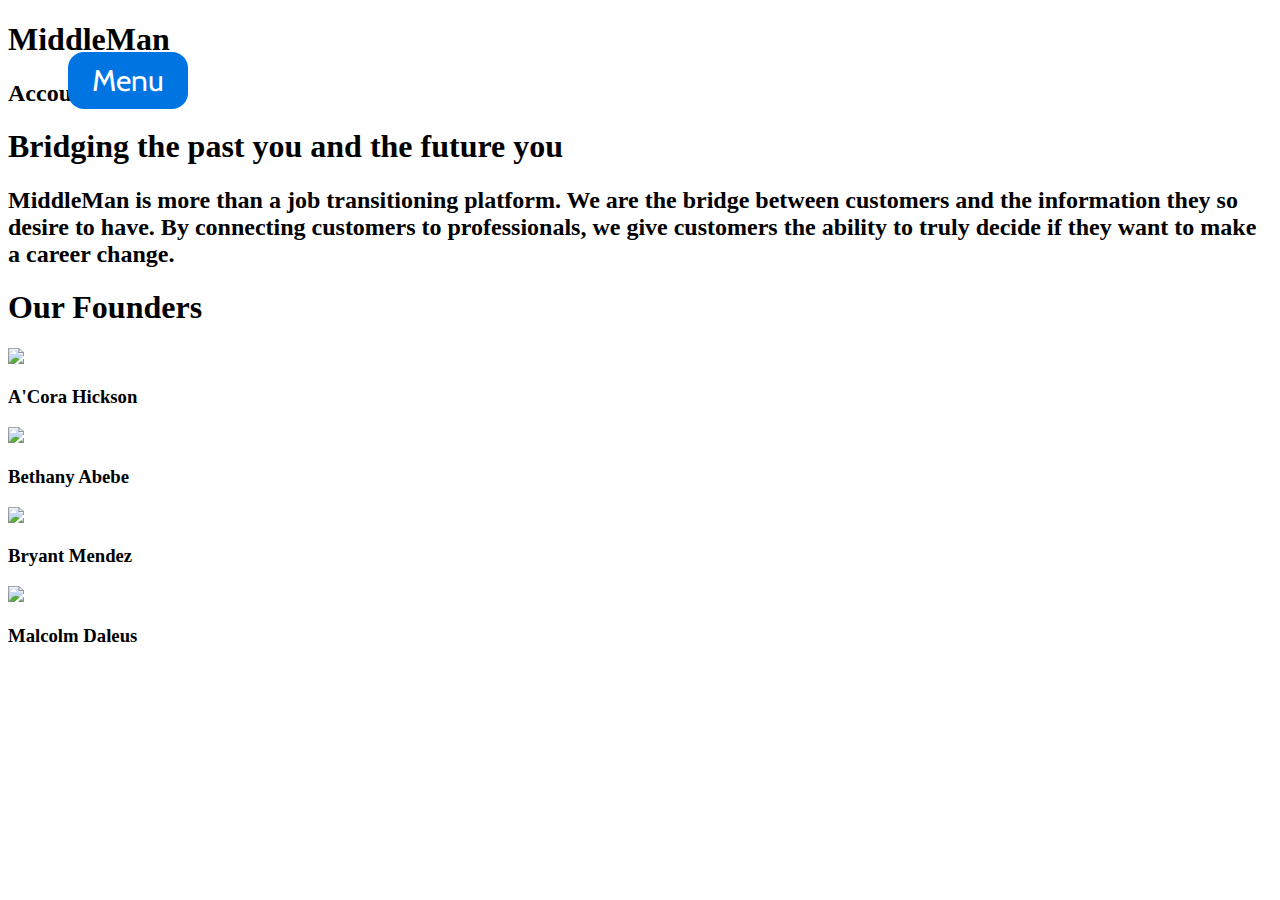
==== about.html @ 13717044 "Update about.html" ====
<!DOCTYPE html>
<html>
    <head>
        <title>About Us</title>
        <link href="https://fonts.googleapis.com/css?family=Cabin&display=swap" rel="stylesheet">
        <link href="styles.css" rel="stylesheet" type="text/css">
    </head>
    <body>
            <div class="header3">
                    <h1>MiddleMan</h1> <h2 id="login2">Account</h2>  
                    <div class="dropdown">
                 <div class="dropdown">
                  <button onclick="myMenu()" class="button">Menu</button>
                  <div id="myDropdown" class="dropdown-content">
                    <a href="index.html">Home</a>
                    <a href="about.html">About</a>
                    <a href="Testimonial.html">Testimontials</a>
                  </div>
                </div>
                </div>
                 </div> <!-- Header ends here-->
                 <div class = "title"><h1>Bridging the past you and the future you</h1></div>
                 <div class = "info"><h2>MiddleMan is more than a job transitioning platform. We are the bridge between customers and the information they so desire to have. By connecting customers to professionals, we give customers the ability to truly decide if they want to make a career change.

                </h2></div>
                 <div class = "subtitle">
                   <h1>Our Founders</h1>
                      <div class="founder"><img src="https://www.thespruce.com/thmb/dmdUTSQzvkOUjDiVzAB0CjVFa5A=/450x0/filters:no_upscale():max_bytes(150000):strip_icc()/king-eider-5a43b2abbeba3300374797df.jpg" class="pic"><h3>
                        A'Cora Hickson</h3></div>
                      <div class="founder"><img src="https://www.thespruce.com/thmb/dmdUTSQzvkOUjDiVzAB0CjVFa5A=/450x0/filters:no_upscale():max_bytes(150000):strip_icc()/king-eider-5a43b2abbeba3300374797df.jpg" class="pic"><h3>Bethany Abebe</h3></div>                 
                      <div class="founder"><img src="https://www.thespruce.com/thmb/dmdUTSQzvkOUjDiVzAB0CjVFa5A=/450x0/filters:no_upscale():max_bytes(150000):strip_icc()/king-eider-5a43b2abbeba3300374797df.jpg" class="pic"><h3>Bryant Mendez</h3></div>
                      <div class="founder"><img src="https://www.thespruce.com/thmb/dmdUTSQzvkOUjDiVzAB0CjVFa5A=/450x0/filters:no_upscale():max_bytes(150000):strip_icc()/king-eider-5a43b2abbeba3300374797df.jpg" class="pic"><h3>Malcolm Daleus</h3></div>
                     
                </div>
                
        <!-- Your Code Here -->
    </body>
    <script
    src="https://code.jquery.com/jquery-3.4.1.min.js"
    integrity="sha256-CSXorXvZcTkaix6Yvo6HppcZGetbYMGWSFlBw8HfCJo="
    crossorigin="anonymous"></script>
  <script src="about.js"></script>
</html>
---- styles.css ----
.header h1 {
    color:#0074e1;
    text-align: center;
    font-size: 75px;
    cursor: pointer;
    font-family: 'Cabin', sans-serif;
    margin-left:37.5%;
    margin-right:40%;
    position: absolute;
    top:-7%;
}
.header {
    border-bottom: solid;
    border-color: #fd6a02;
    border-width: 15px;
    margin: 0px;
}

a {
  text-decoration: none;
  color: #3498DB;
}

 #login1 {
    position: relative;
    left: 85%;
    top: 1%;
    color:#0074e1;
    font-size: 30px;
    cursor: pointer
}

@media screen and (max-width: 800px) {
    .left, .main, .right {
        width: 100%;
    }
}
 /* Dropdown Button */
.button {
    background-color: #0074e1;
    color: white;
    padding: 10px;
    font-family: 'Cabin', sans-serif;
    font-size: 30px;
      width: 120px;
    border: none;
    border-radius: 16px;
    cursor:pointer;
    position: relative;
    top: -75px;
    left: 50%;
  }

/* Dropdown button on hover & focus */
.button:hover, .dropbtn:focus {
  background-color: #2980B9;
    
}

/* The container <div> - needed to position the dropdown content */
.dropdown {
  position: absolute;
  display: inline-block;
}

/* Dropdown Content (Hidden by Default) */
.dropdown-content {
  display: none;
  position: absolute;
  background-color: #f1f1f1;
  min-width: 200px;
  min-height: 200px;
  box-shadow: 0px 8px 16px 0px rgba(0,0,0,0.2);
    left: 70px;
    z-index:10;
    top: -55px;
}

/* Links inside the dropdown */
.dropdown-content a {
  color: black;
  padding: 25px 25px;
  text-decoration: none;
  display: block;
  font-size:  30px;
}

/* Change color of dropdown links on hover */
.dropdown-content a:hover {background-color: darkorange}

/* Show the dropdown menu */
.show {display:block;}


.button2 {
  background-color: #0074e1;
  color: white;
  padding: 10px;
  font-family: 'Cabin', sans-serif;
  font-size: 30px;
  width: 120px;
  border: none;
  border-radius: 16px;
  cursor:pointer;
  position: relative;
  right: 70px;
  z-index:10;
  top: -30px;
}

/* Dropdown button on hover & focus */
.button2:hover, .dropbtn:focus {
background-color: #2980B9;
  
}

.dropdown2 {
  position: absolute;
  display: inline-block;
  }
  
  /* Dropdown Content (Hidden by Default) */
 .dropdown2-content {
  display: none;
  position: absolute;
  background-color: f1f1f1;
  min-width: 200px;
  min-height: 200px;
  /*box-shadow: 0px 8px 16px 0px rgba(0,0,0,0.2);*/
    right: 70px;
    z-index:10;
    top: -30px;
  } 
  
  /* Links inside the dropdown */
 .dropdown2-content a {
  color: black;
  padding: 25px 25px;
  text-decoration: none;
  display: block;
  font-size:  30px;
  } 
  
  /* Change color of dropdown links on hover */
  .dropdown2-content a:hover {background-color: darkorange}
  
  /* Show the dropdown menu */
  .show2 {display:block;} 
 

#new {
    display: flex;
    background-position: center;
    justify-content: center;
    align-items: center;
    /*width: 400px;*/
    height: 75px;
    /*width: 900px; */
    padding:10px;
    border: none;
    border-radius: 25px;
    outline: none;
    background-color: gainsboro;
    color: darkorange;
    margin-top: 50px;
    font-size:25px;
    float: left;
    margin: 0 1.5%;
    width: 63%;
}
 /*.career {
    width: 400px;
    
} */

.search-btn {
    height: 50px;
    background:#FF8C00;
    border: none;
    color:white;
    border-radius: 25px;
    margin-top: 60px;
   position:static;
    font-size: 25px;
    float: right;
    margin: 0 15%;
    top:-35px;
    
    
}

.search-btn:hover {
    background: #ffc107;
    cursor: pointer;
} 

.micheal  {
  width: 60%;
  display: block;
  border: 15px solid deepskyblue;
  padding: 25px;
  margin-top: 100px;
  margin-left: auto;
  margin-right: auto;
 text-align: right;
}

 .micheal img {
        float: left;
        border-radius: 25%;
        width: 40%;
    }
 
.aris {
  width: 60%;
  display: block;
  border: 15px solid deepskyblue;
  padding: 25px;
  margin-top: 100px;
  margin-left: auto;
  margin-right: auto;
 text-align: right; 
}

.aris img {
    float: left;
    border-radius: 25%;
    width: 40%;
}

.kelly  {
  width: 60%;
  border: 15px solid deepskyblue;
  padding: 25px;
  margin-top: 100px;
  margin-left: auto;
  margin-right: auto;
  text-align: right;
}

.kelly img {
    float: left;
    border-radius: 25%;
    width:40%;
}

.signupform {
    float: left;
    display: block; 
    padding: 5px;
    margin: 125px;
    width: 25%;
    text-align: center;
 }

 .loginform {
    float: right;
    display: block; 
    padding: 5px;
    margin: 125px;
    width: 25%;
    text-align: center;
 }

 #topText {
   text-align: center;
   text-decoration: none;
   color: blue;
 }

#titlestatement{
	text-align: center;
	font-family: 'Cabin', sans-serif;
	color:#0074e1;
	margin:5px,0px,5px,0px;
}

#mission{
	display:block;
	padding:10px;
	width:50%;
	position: relative;
	background-color: white;
	margin:0px;
	margin-top:30px;
	left:25%;
	border-color:black;
	border-width: 3px;
	border-style: solid;
	border-radius: 40px;
	font-family: 'Courgette', cursive;
	color: #3d3d3d;
	font-size: 24px;
}
#testimonialbox{
	position: relative;
	top:50px;
	border-width: 3px;
	border-style: solid;
	border-radius: 40px;
	width: 50%;
	left:25%;
	padding:10px;
	margin-bottom: 20px
}
#testimonialtext{
	color: #3d3d3d;
	font-size: 24px;
	text-align: center;
	position: relative;
	font-family: 'Courgette', cursive;
	vertical-align: center;
}
.animation{
	animation-name: testimonial;
	animation-duration: 1.2s;
	animation-play-state: running;
}
@keyframes testimonial{
	0% {left:0px; opacity: 1;}
	50%{left:100px; opacity: 0}
	100%{left:200px; opacity: 0}
}
.testimonialbutton{
	background-color: #a8a8a8;
    color: white;
    padding: 4px;
    font-family: 'Cabin', sans-serif;
    font-size: 16px;
    width: 16%;
    height: 24px;
    border: none;
    border-radius: 16px;
    cursor:pointer;
    position: relative;
    transition-duration: 0.4s;
    margin-left: 42%;
    margin-right: 42%;
    top:10px;
}
.testimonialbutton:hover {
	background-color: #787878;
	transform: scale(1.1,1.1);
 }

/* styling logout button
#btnLogout {
float: right;
color: black;
} */
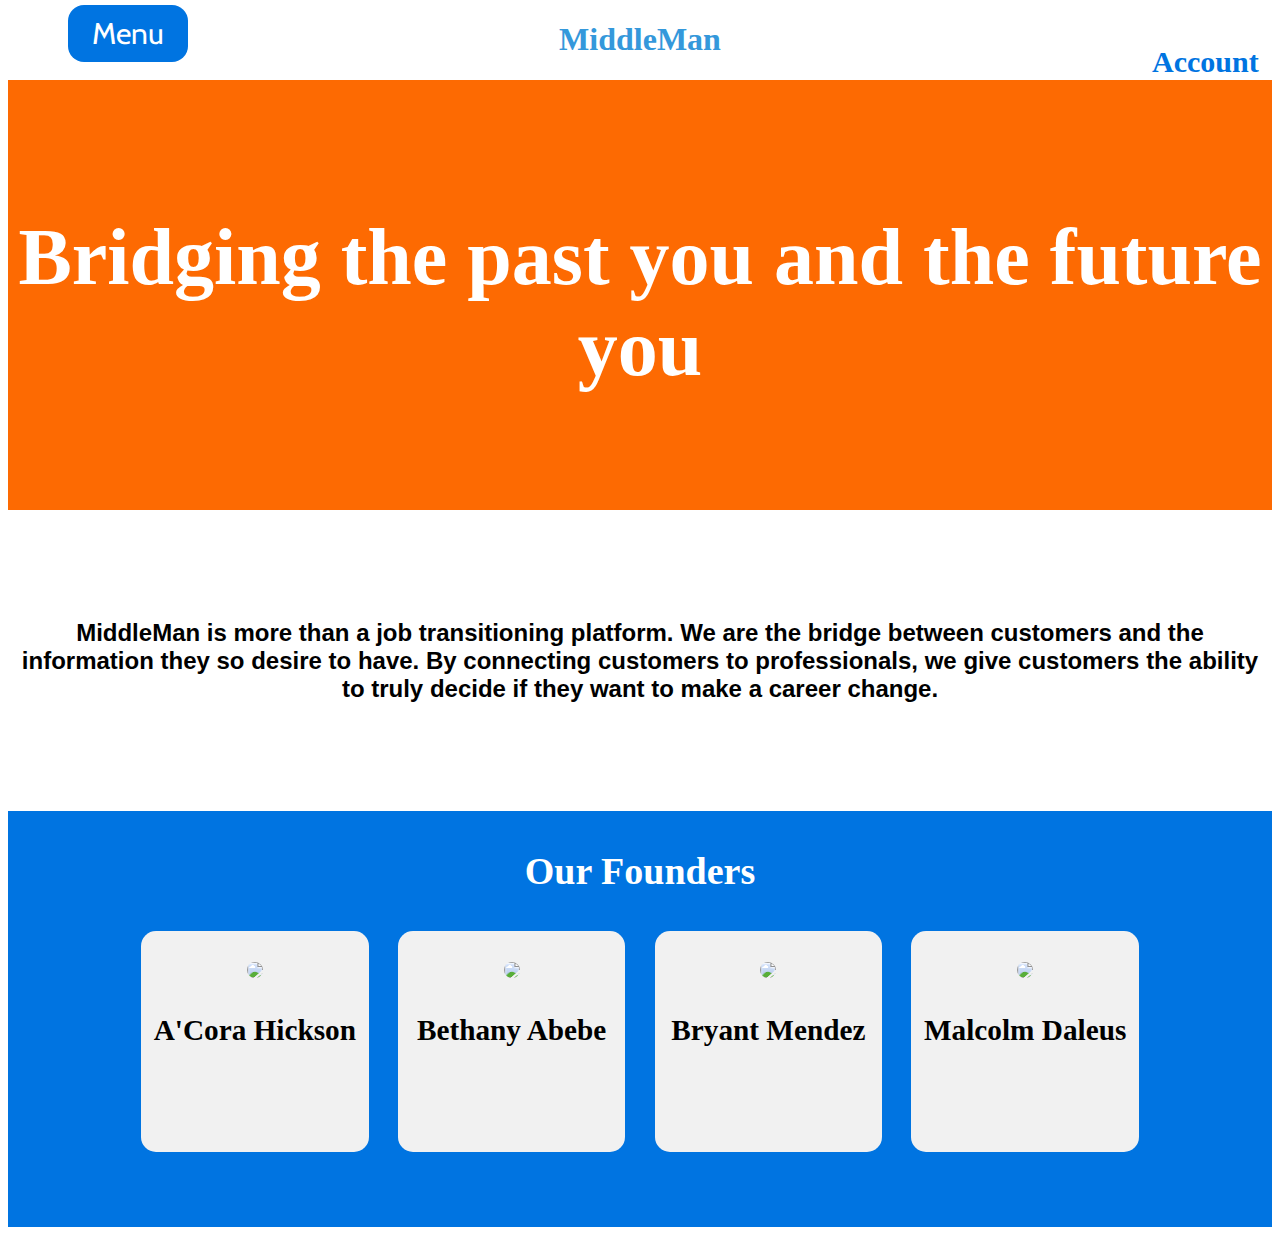
==== commit 1b8ef389: "Update about.html" ====
--- a/about.html
+++ b/about.html
@@ -7,7 +7,7 @@
     </head>
     <body>
             <div class="header3">
-                    <h1>MiddleMan</h1> <h2 id="login2">Account</h2>  
+                <a href= "index.html"> <h1>MiddleMan</h1> </a> <h2 id="login2">Account</h2>  
                     <div class="dropdown">
                  <div class="dropdown">
                   <button onclick="myMenu()" class="button">Menu</button>
--- a/styles.css
+++ b/styles.css
@@ -1,4 +1,23 @@
+/* The header for all the pages */
+
 .header h1 {
+    color:#0074e1;
+    text-align: center;
+    font-size: 75px;
+    cursor: pointer;
+    font-family: 'Cabin', sans-serif;
+    position: absolute;
+    top:-7%;
+}
+
+.header {
+    border-bottom: solid;
+    border-color: #fd6a02;
+    border-width: 15px;
+    margin: 0px;
+    width: 100%;
+}
+h1#header2  {
     color:#0074e1;
     text-align: center;
     font-size: 75px;
@@ -6,36 +25,42 @@
     font-family: 'Cabin', sans-serif;
     margin-left:37.5%;
     margin-right:40%;
-    position: absolute;
-    top:-7%;
-}
-.header {
+    position: relative;
+    margin-top:0px;
+    margin-bottom: 0px;
+}
+
+a {
+  text-decoration: none;
+  color: #3498DB;
+  text-align: center;
+}
+
+@media screen and (max-width: 800px) {
+    .left, .main, .right {
+        width: 100%;
+    }
+}
+
+.header3 {
     border-bottom: solid;
     border-color: #fd6a02;
     border-width: 15px;
     margin: 0px;
 }
 
-a {
-  text-decoration: none;
-  color: #3498DB;
-}
-
- #login1 {
-    position: relative;
-    left: 85%;
-    top: 1%;
+#login2 {
+    position: absolute;
+    left: 90%;
+    top: 20px;
     color:#0074e1;
     font-size: 30px;
     cursor: pointer
 }
-
-@media screen and (max-width: 800px) {
-    .left, .main, .right {
-        width: 100%;
-    }
-}
- /* Dropdown Button */
+/* ================================================ */
+
+/* Buttons and Dropdown Menus */
+
 .button {
     background-color: #0074e1;
     color: white;
@@ -49,21 +74,21 @@
     position: relative;
     top: -75px;
     left: 50%;
+    margin-right:50%
+    /* Dropdown Button */
   }
 
-/* Dropdown button on hover & focus */
 .button:hover, .dropbtn:focus {
   background-color: #2980B9;
-    
-}
-
-/* The container <div> - needed to position the dropdown content */
+/* Dropdown button on hover & focus */    
+}
+
 .dropdown {
   position: absolute;
   display: inline-block;
-}
-
-/* Dropdown Content (Hidden by Default) */
+ /* The container <div> - needed to position the dropdown content */ 
+}
+
 .dropdown-content {
   display: none;
   position: absolute;
@@ -71,26 +96,30 @@
   min-width: 200px;
   min-height: 200px;
   box-shadow: 0px 8px 16px 0px rgba(0,0,0,0.2);
-    left: 70px;
-    z-index:10;
-    top: -55px;
-}
-
-/* Links inside the dropdown */
+  left: 70px;
+  z-index:10;
+  top: -55px;
+  /* Dropdown Content (Hidden by Default) */
+}
+
 .dropdown-content a {
   color: black;
   padding: 25px 25px;
   text-decoration: none;
   display: block;
   font-size:  30px;
-}
-
-/* Change color of dropdown links on hover */
-.dropdown-content a:hover {background-color: darkorange}
-
-/* Show the dropdown menu */
-.show {display:block;}
-
+  /* Links inside the dropdown */
+}
+
+.dropdown-content a:hover {
+  background-color: darkorange
+  /* Change color of dropdown links on hover */
+}
+
+.show {
+  display:block;
+  /* Show the dropdown menu */
+}
 
 .button2 {
   background-color: #0074e1;
@@ -108,10 +137,9 @@
   top: -30px;
 }
 
-/* Dropdown button on hover & focus */
 .button2:hover, .dropbtn:focus {
 background-color: #2980B9;
-  
+/* Dropdown button on hover & focus */
 }
 
 .dropdown2 {
@@ -119,7 +147,6 @@
   display: inline-block;
   }
   
-  /* Dropdown Content (Hidden by Default) */
  .dropdown2-content {
   display: none;
   position: absolute;
@@ -130,15 +157,16 @@
     right: 70px;
     z-index:10;
     top: -30px;
+  /* Dropdown Content (Hidden by Default) */  
   } 
-  
-  /* Links inside the dropdown */
+ 
  .dropdown2-content a {
   color: black;
   padding: 25px 25px;
   text-decoration: none;
   display: block;
   font-size:  30px;
+   /* Links inside the dropdown */
   } 
   
   /* Change color of dropdown links on hover */
@@ -146,7 +174,49 @@
   
   /* Show the dropdown menu */
   .show2 {display:block;} 
+
+/* ================================================ */
  
+/* Login Page */
+
+ #login1 {
+    position: relative;
+    left: 85%;
+    top: 1%;
+    color:#0074e1;
+    font-size: 30px;
+    cursor: pointer
+}
+
+.signupform {
+    float: left;
+    display: block; 
+    padding: 5px;
+    margin: 125px;
+    width: 25%;
+    text-align: center;
+ }
+
+ .loginform {
+    float: right;
+    display: block; 
+    padding: 5px;
+    margin: 125px;
+    width: 25%;
+    text-align: center;
+ }
+
+ #topText {
+   text-align: center;
+   text-decoration: none;
+   color:#0074e1;
+   font-size:24px;
+   font-family: 'Cabin', sans-serif;
+ }
+
+/* ================================================ */
+
+/* Homepage */
 
 #new {
     display: flex;
@@ -168,10 +238,6 @@
     margin: 0 1.5%;
     width: 63%;
 }
- /*.career {
-    width: 400px;
-    
-} */
 
 .search-btn {
     height: 50px;
@@ -185,14 +251,16 @@
     float: right;
     margin: 0 15%;
     top:-35px;
-    
-    
 }
 
 .search-btn:hover {
     background: #ffc107;
     cursor: pointer;
 } 
+
+/* ================================================ */
+
+/* Search Results */
 
 .micheal  {
   width: 60%;
@@ -205,7 +273,7 @@
  text-align: right;
 }
 
- .micheal img {
+.micheal img {
         float: left;
         border-radius: 25%;
         width: 40%;
@@ -244,30 +312,44 @@
     width:40%;
 }
 
-.signupform {
-    float: left;
-    display: block; 
-    padding: 5px;
-    margin: 125px;
-    width: 25%;
-    text-align: center;
- }
-
- .loginform {
-    float: right;
-    display: block; 
-    padding: 5px;
-    margin: 125px;
-    width: 25%;
-    text-align: center;
- }
-
- #topText {
-   text-align: center;
-   text-decoration: none;
-   color: blue;
- }
-
+/* ================================================ */
+
+/* Set up Mentee */
+
+h4 {
+    color:#424242;
+   font-size:18px;
+   font-family: 'Cabin', sans-serif;
+}
+
+h5 {
+    color:#424242;
+   font-size:14px;
+   font-family: 'Cabin', sans-serif;
+}
+
+input {
+  border-radius: 10px;
+  width: 30%;
+  padding:10px;
+}
+input#create{
+  border-radius: 10px;
+  width: 50%;
+  padding:10px;
+  text-align: center;
+}
+
+select.login {
+  width:30%;
+  height: 30px;
+  background-color:#e6e6e6; 
+}
+/* ================================================ */
+
+/* Testimonials */
+
+}
 #titlestatement{
 	text-align: center;
 	font-family: 'Cabin', sans-serif;
@@ -343,8 +425,261 @@
 	transform: scale(1.1,1.1);
  }
 
+/* ================================================ */
+
 /* styling logout button
 #btnLogout {
 float: right;
 color: black;
 } */
+
+/* Profile Page */
+
+.account {
+    display: inline-block;
+    padding: 15px;
+    height: 40%;
+    width: 58%;
+    margin-left: 1em;
+    margin-right: 1em;
+    background: white;
+    border-color: #0074e1;
+    border-width: 5px;
+    border-style: solid;
+    border-radius: 16px;
+    font-size: 20px;
+}
+.interests {
+  width: 30%;
+  height: 30%;
+  border-color: #0074e1;
+  border-width: 5px;
+  border-style: double;
+  border-radius: 16px;
+  position: relative;
+  left: 35%;
+  top: -40%;
+}
+
+#profile-name{
+  font-display: bold;
+  font-size: 30px;
+  margin-bottom: -10px; 
+  margin-top: 0px;
+}
+#AC{
+    height: 110px;
+    border-radius: 50%;
+    margin-top: -20px;
+}
+
+.prf-name {
+    margin: 0px;
+}
+
+.container {
+    height: 900px;
+    background: white;
+    padding-top: 1%;
+    text-align: center;
+    
+}
+.page {
+    vertical-align: top;
+    height:90%;
+    width: 16%;
+    background: black;
+    display: inline-block;
+    background: white;
+    border-color: #0074e1;
+    border-width: 5px;
+    border-style: solid;
+    border-radius: 16px;
+}
+#calls {
+    width: 300px;
+    height: 100%;
+    float: left;
+    background: black;
+    border-color: #0074e1;
+    border-width: 5px;
+    border-style: solid;
+    border-radius: 16px;
+}
+#messages{
+    float: right;
+    height: 70%;
+    width: 300px;
+    position: fixed;
+    top: 25%;
+    bottom: 2%;
+    right: 2%;
+    background: white;
+    border-color:#0074e1;
+    border-width: 5px;
+    border-style: solid;
+    display: inline-block;
+    border-radius: 16px;
+}
+.edit{
+  margin-top: 0px;
+  margin-left: 99%;
+  margin-right: 5px;
+  margin-bottom: 0px;
+  background-color: #0074e1;
+  color: white;
+  padding: 9px;
+  font-family: 'Cabin', sans-serif;
+  font-size: 15px;
+  width: 40px;;
+  border: none;
+  border-radius: 16px;
+  top: 0px;
+  left: 0px;
+  text-align: right;
+  cursor:pointer;
+}
+
+/* The container <div> - needed to position the dropdown content */
+.editdropdown {
+  margin-left: 87%;
+  display: inline-block;
+}
+
+/* Dropdown Content (Hidden by Default) */
+.edit-content {
+  margin-left: 65%; 
+  margin-top:16%;
+  display: none;
+  position: absolute;
+  background-color: #f1f1f1;
+  min-width: 200px;
+  min-height: 200px;
+  box-shadow: 0px 8px 16px 0px rgba(0,0,0,0.2);
+    left: 70px;
+    z-index:10;
+    top: -55px;
+}
+
+/* Links inside the dropdown */
+.edit-content a {
+  color: black;
+  padding: 20px 20px;
+  text-decoration: none;
+  display: block;
+  font-size:  28px;
+}
+
+/* Change color of dropdown links on hover */
+.edit-content a:hover {background-color:#fd6a02}
+
+/* Show the dropdown menu */
+.show {display:block;}
+
+.editipt {
+  margin-left: 5px;
+  color: #0074e1;
+  font-family: 'Cabin', sans-serif;
+  font-size: 15px;
+  width: 90%;
+  border-radius: 5px;
+  padding: 5px;
+  text-align: left;
+}
+.save {
+  margin-bottom: 4px;
+  margin-left: 5px;
+  background-color: #0074e1;
+  color: white;
+  font-family: 'Cabin', sans-serif;
+  font-size: 15px;
+  border-radius: 5px;
+  padding: 5px;
+  text-align: left;
+}
+
+/* ================================================ */
+
+/* About Page */
+
+.title {
+  text-align: center;
+  padding-top: 5%;
+  padding-bottom: 5%;
+  margin: 0%;
+  background: #fd6a02;
+  border-width: 5px;
+  border: #0074e1;
+}
+.title h1{  
+  font-size: 80px;
+  color: white;
+  animation: fadeInAnimation ease 4s; 
+  animation-iteration-count: 1; 
+  animation-fill-mode: forwards;
+  
+  
+}
+@keyframes fadeInAnimation { 
+  0% { 
+      opacity: 0; 
+  } 
+  100% { 
+      opacity: 1; 
+  } 
+} 
+.subtitle{
+  text-align: center;
+  padding-top: 3%;
+  padding-bottom: 6%;
+  margin-bottom: .5%;
+  background: #0074e1;
+  color: white;
+}
+.subtitle h1 {
+  font-size: 38px;
+  color: white;
+  animation: fadeInAnimation ease 8s; 
+  animation-iteration-count: 1; 
+  animation-fill-mode: forwards;
+  padding: 0%;
+  margin: 0%;
+}
+.founder{
+  height: 100%;
+  width: 18%;
+  background: #f1f1f1;
+  padding-top: 2%;
+  padding-bottom: 6%; 
+  color: black;
+  display: inline-block;
+  margin-top: 3%;
+  margin-left: 1%;
+  margin-right: 1%;
+  font-size: 25px;
+  animation: fadeInAnimation ease 10s; 
+  animation-iteration-count: 1; 
+  animation-fill-mode: forwards;
+  border-radius: 15px;
+}
+
+.pic{
+    text-align: center;
+    height: 100px;
+    border-radius: 50%;
+
+}
+.info {
+  padding-top: 7%;
+  padding-bottom: 7%; 
+  text-align: center;
+  margin-top: 0px;
+  
+}
+.info h2 {
+  font-family: 'Trebuchet MS', 'Lucida Sans Unicode', 'Lucida Grande', 'Lucida Sans', Arial, sans-serif;
+  animation: fadeInAnimation ease 8s; 
+  animation-iteration-count: 1; 
+  animation-fill-mode: forwards;
+}
+
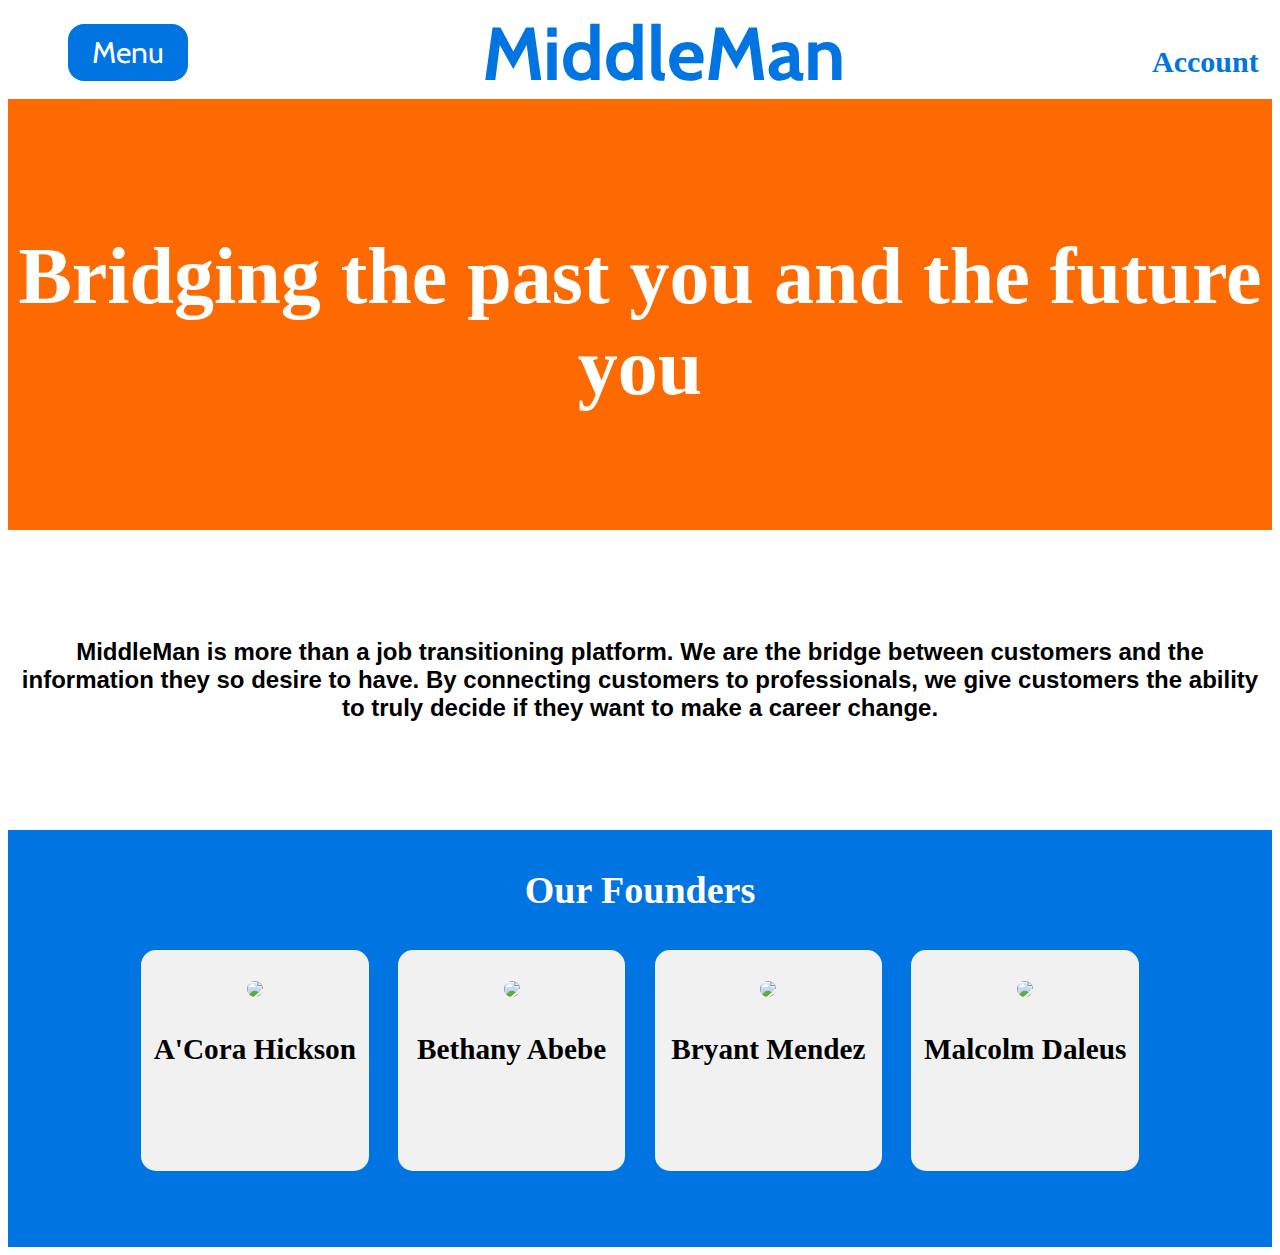
==== commit 491dda81: "Update about.html" ====
--- a/about.html
+++ b/about.html
@@ -7,7 +7,7 @@
     </head>
     <body>
             <div class="header3">
-                <a href= "index.html"> <h1>MiddleMan</h1> </a> <h2 id="login2">Account</h2>  
+                <a href= "index.html"> <h1 id="header2">MiddleMan</h1> </a> <h2 id="login2">Account</h2>  
                     <div class="dropdown">
                  <div class="dropdown">
                   <button onclick="myMenu()" class="button">Menu</button>
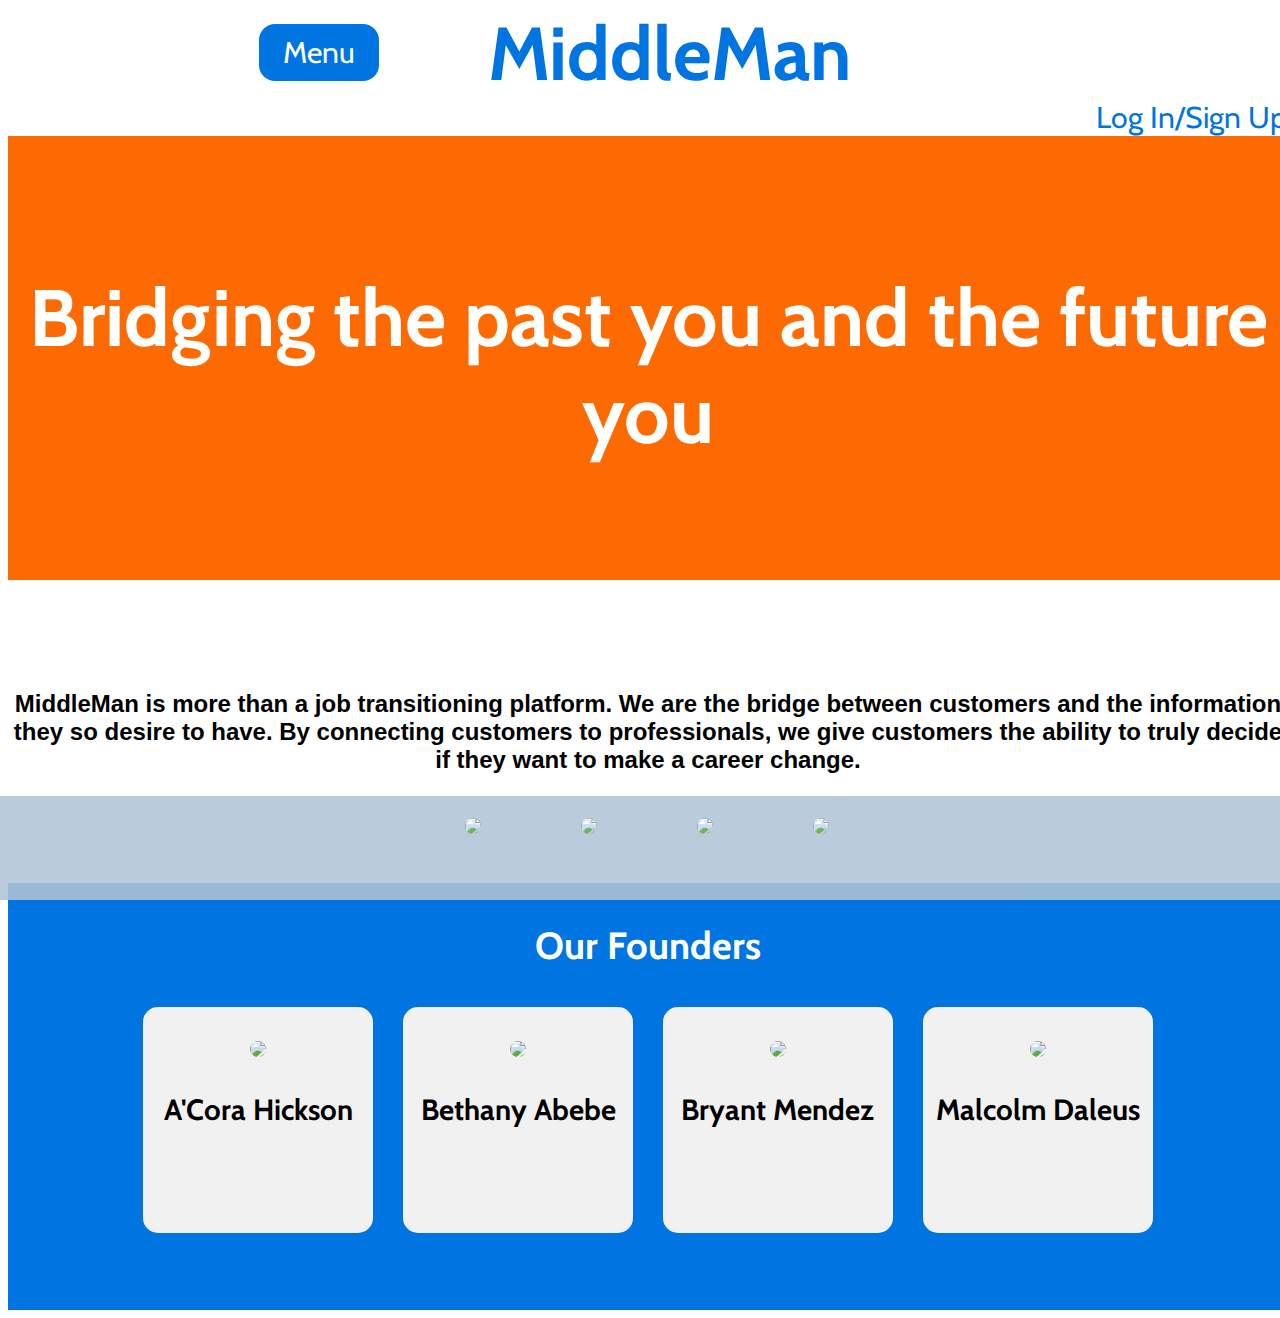
==== commit a5c0ead3: "Update about.html" ====
--- a/about.html
+++ b/about.html
@@ -7,7 +7,7 @@
     </head>
     <body>
             <div class="header3">
-                <a href= "index.html"> <h1 id="header2">MiddleMan</h1> </a> <h2 id="login2">Account</h2>  
+                <a href= "index.html"> <h1 id="header2">MiddleMan</h1> </a> <a id= "login1" href= "login.html"> Log In/Sign Up </a> 
                     <div class="dropdown">
                  <div class="dropdown">
                   <button onclick="myMenu()" class="button">Menu</button>
@@ -32,9 +32,13 @@
                       <div class="founder"><img src="https://www.thespruce.com/thmb/dmdUTSQzvkOUjDiVzAB0CjVFa5A=/450x0/filters:no_upscale():max_bytes(150000):strip_icc()/king-eider-5a43b2abbeba3300374797df.jpg" class="pic"><h3>Malcolm Daleus</h3></div>
                      
                 </div>
-                
-        <!-- Your Code Here -->
-    </body>
+
+    </body> 
+    <footer>
+  <div id="footer">
+<a href="#" id="footerimage"><img id="icon" src="ig.jpg"></a><a href="#" id="footerimage"><img id="icon" src="tw.png"></a><a href="#" id="footerimage"><img id="icon" src="fb.png"></a><a href="#" id="footerimage"><img id="icon" src="em.jpg"></a>
+</div>
+</footer>
     <script
     src="https://code.jquery.com/jquery-3.4.1.min.js"
     integrity="sha256-CSXorXvZcTkaix6Yvo6HppcZGetbYMGWSFlBw8HfCJo="
--- a/styles.css
+++ b/styles.css
@@ -1,3 +1,9 @@
+body{ 
+    background: white;
+    font-family: 'Cabin', sans-serif;
+    width:100%;
+}
+
 /* The header for all the pages */
 
 .header h1 {
@@ -30,6 +36,12 @@
     margin-bottom: 0px;
 }
 
+#log{
+    float: right;
+    font-size: 30px;
+    top: 50%;
+}
+
 a {
   text-decoration: none;
   color: #3498DB;
@@ -56,6 +68,33 @@
     color:#0074e1;
     font-size: 30px;
     cursor: pointer
+}
+
+footer{
+  background-color:#b0c4d6;
+  height:10%;
+  bottom: 0px;
+  position: fixed;
+  width: 100%;
+  margin: 0px;
+  left:0px;
+  padding:7px;
+  opacity: 0.87
+}
+#footer{
+  text-align: center;
+}
+
+img#icon{
+  border-radius: 100%;
+  height: 50px;
+  margin-top: 15px;
+  margin-left:50px;
+  margin-right:50px;
+}
+
+a#footerimage{
+
 }
 /* ================================================ */
 
@@ -216,7 +255,7 @@
 
 /* ================================================ */
 
-/* Homepage */
+/* Homepage */ /*Search Results*/
 
 #new {
     display: flex;
@@ -232,25 +271,24 @@
     outline: none;
     background-color: gainsboro;
     color: darkorange;
-    margin-top: 50px;
     font-size:25px;
     float: left;
-    margin: 0 1.5%;
+    margin: 20px 1.5%;
     width: 63%;
 }
 
 .search-btn {
-    height: 50px;
+    height: 75px;
+    width: 150px;
     background:#FF8C00;
     border: none;
     color:white;
     border-radius: 25px;
     margin-top: 60px;
-   position:static;
+   position:relative;
     font-size: 25px;
     float: right;
-    margin: 0 15%;
-    top:-35px;
+    margin: 20px 20% 0% 3%;
 }
 
 .search-btn:hover {
@@ -262,55 +300,8 @@
 
 /* Search Results */
 
-.micheal  {
-  width: 60%;
-  display: block;
-  border: 15px solid deepskyblue;
-  padding: 25px;
-  margin-top: 100px;
-  margin-left: auto;
-  margin-right: auto;
- text-align: right;
-}
-
-.micheal img {
-        float: left;
-        border-radius: 25%;
-        width: 40%;
-    }
- 
-.aris {
-  width: 60%;
-  display: block;
-  border: 15px solid deepskyblue;
-  padding: 25px;
-  margin-top: 100px;
-  margin-left: auto;
-  margin-right: auto;
- text-align: right; 
-}
-
-.aris img {
-    float: left;
-    border-radius: 25%;
-    width: 40%;
-}
-
-.kelly  {
-  width: 60%;
-  border: 15px solid deepskyblue;
-  padding: 25px;
-  margin-top: 100px;
-  margin-left: auto;
-  margin-right: auto;
-  text-align: right;
-}
-
-.kelly img {
-    float: left;
-    border-radius: 25%;
-    width:40%;
-}
+#container  {
+ background: linear-gradient(to bottom, orange 50%, white 50%);
 
 /* ================================================ */
 
@@ -351,60 +342,65 @@
 
 }
 #titlestatement{
-	text-align: center;
-	font-family: 'Cabin', sans-serif;
-	color:#0074e1;
-	margin:5px,0px,5px,0px;
+  text-align: center;
+  font-family: 'Cabin', sans-serif;
+  color:#0074e1;
+  margin:5px,0px,5px,0px;
 }
 
 #mission{
-	display:block;
-	padding:10px;
-	width:50%;
-	position: relative;
-	background-color: white;
-	margin:0px;
-	margin-top:30px;
-	left:25%;
-	border-color:black;
-	border-width: 3px;
-	border-style: solid;
-	border-radius: 40px;
-	font-family: 'Courgette', cursive;
-	color: #3d3d3d;
-	font-size: 24px;
+  display:block;
+  padding:10px;
+  width:50%;
+  position: relative;
+  background-color: white;
+  margin:0px;
+  margin-top:30px;
+  left:25%;
+  border-color:black;
+  border-width: 3px;
+  border-style: solid;
+  border-radius: 40px;
+  border-color:#0074e1;
+  font-family: 'Red Hat Display', sans-serif;
+  color: #3d3d3d;
+  font-size: 24px;
+  opacity: 0.7;
+  text-align: center;
 }
 #testimonialbox{
-	position: relative;
-	top:50px;
-	border-width: 3px;
-	border-style: solid;
-	border-radius: 40px;
-	width: 50%;
-	left:25%;
-	padding:10px;
-	margin-bottom: 20px
+  position: relative;
+  top:50px;
+  border-width: 3px;
+  border-style: solid;
+  border-radius: 40px;
+  border-color:#0074e1;
+  width: 50%;
+  left:25%;
+  padding:10px;
+  margin-bottom: 20px;
+  opacity: 0.7;
 }
 #testimonialtext{
-	color: #3d3d3d;
-	font-size: 24px;
-	text-align: center;
-	position: relative;
-	font-family: 'Courgette', cursive;
-	vertical-align: center;
+  color: #3d3d3d;
+  font-size: 24px;
+  text-align: center;
+  position: relative;
+  font-family: 'Red Hat Display', sans-serif;
+  vertical-align: center;
 }
 .animation{
-	animation-name: testimonial;
-	animation-duration: 1.2s;
-	animation-play-state: running;
+  animation-name: testimonial;
+  animation-duration: 1.2s;
+  animation-play-state: running;
 }
 @keyframes testimonial{
-	0% {left:0px; opacity: 1;}
-	50%{left:100px; opacity: 0}
-	100%{left:200px; opacity: 0}
+  0% {left:0px; opacity: 1;}
+  50%{left:100px; opacity: 0}
+  100%{left:200px; opacity: 0}
 }
 .testimonialbutton{
-	background-color: #a8a8a8;
+  background-color: #a8a8a8;
     color: white;
     padding: 4px;
     font-family: 'Cabin', sans-serif;
@@ -421,17 +417,11 @@
     top:10px;
 }
 .testimonialbutton:hover {
-	background-color: #787878;
-	transform: scale(1.1,1.1);
+  background-color: #787878;
+  transform: scale(1.1,1.1);
  }
 
 /* ================================================ */
-
-/* styling logout button
-#btnLogout {
-float: right;
-color: black;
-} */
 
 /* Profile Page */
 
@@ -610,6 +600,7 @@
   background: #fd6a02;
   border-width: 5px;
   border: #0074e1;
+  font-family: 'Cabin', sans-serif;
 }
 .title h1{  
   font-size: 80px;
@@ -683,3 +674,62 @@
   animation-fill-mode: forwards;
 }
 
+/* ================================================ */
+
+/* Account button (only shows when user is logged in) */
+
+#profile {
+  padding: 10px;
+  font-family: 'Cabin', sans-serif;
+  font-size: 30px;
+  width: 100px;
+  border: none;
+  border-radius: 16px;
+  cursor:pointer;
+  position: relative;
+  z-index:10;
+}
+
+/* Dropdown button on hover & focus */
+.button2:hover, .dropbtn:focus {
+background-color: #2980B9;
+  
+}
+
+.dropdown2 {
+  position: relative;
+  display: inline-block;
+  top: -125px;
+  left:1075%;
+  }
+  
+  /* Dropdown Content (Hidden by Default) */
+ .dropdown2-content {
+  display: none;
+  text-align: right;
+  background-color: rgb(255, 255, 255);
+  position: absolute;
+  background-color: #f1f1f1;
+  min-width: 200px;
+  min-height: 170px;
+  box-shadow: 0px 8px 16px 0px rgba(0,0,0,0.2);
+  left: -50px;
+  z-index:10;
+  top: 0px;
+  } 
+  
+  /* Links inside the dropdown */
+ .dropdown2-content a {
+  color: black;
+  padding: 25px 25px;
+  text-decoration: none;
+  display: block;
+  font-size: 30px;
+  } 
+  
+  /* Change color of dropdown links on hover */
+  .dropdown2-content a:hover {background-color: darkorange}
+  
+  /* Show the dropdown menu */
+  .show2 {display:block;} 
+/*end*/
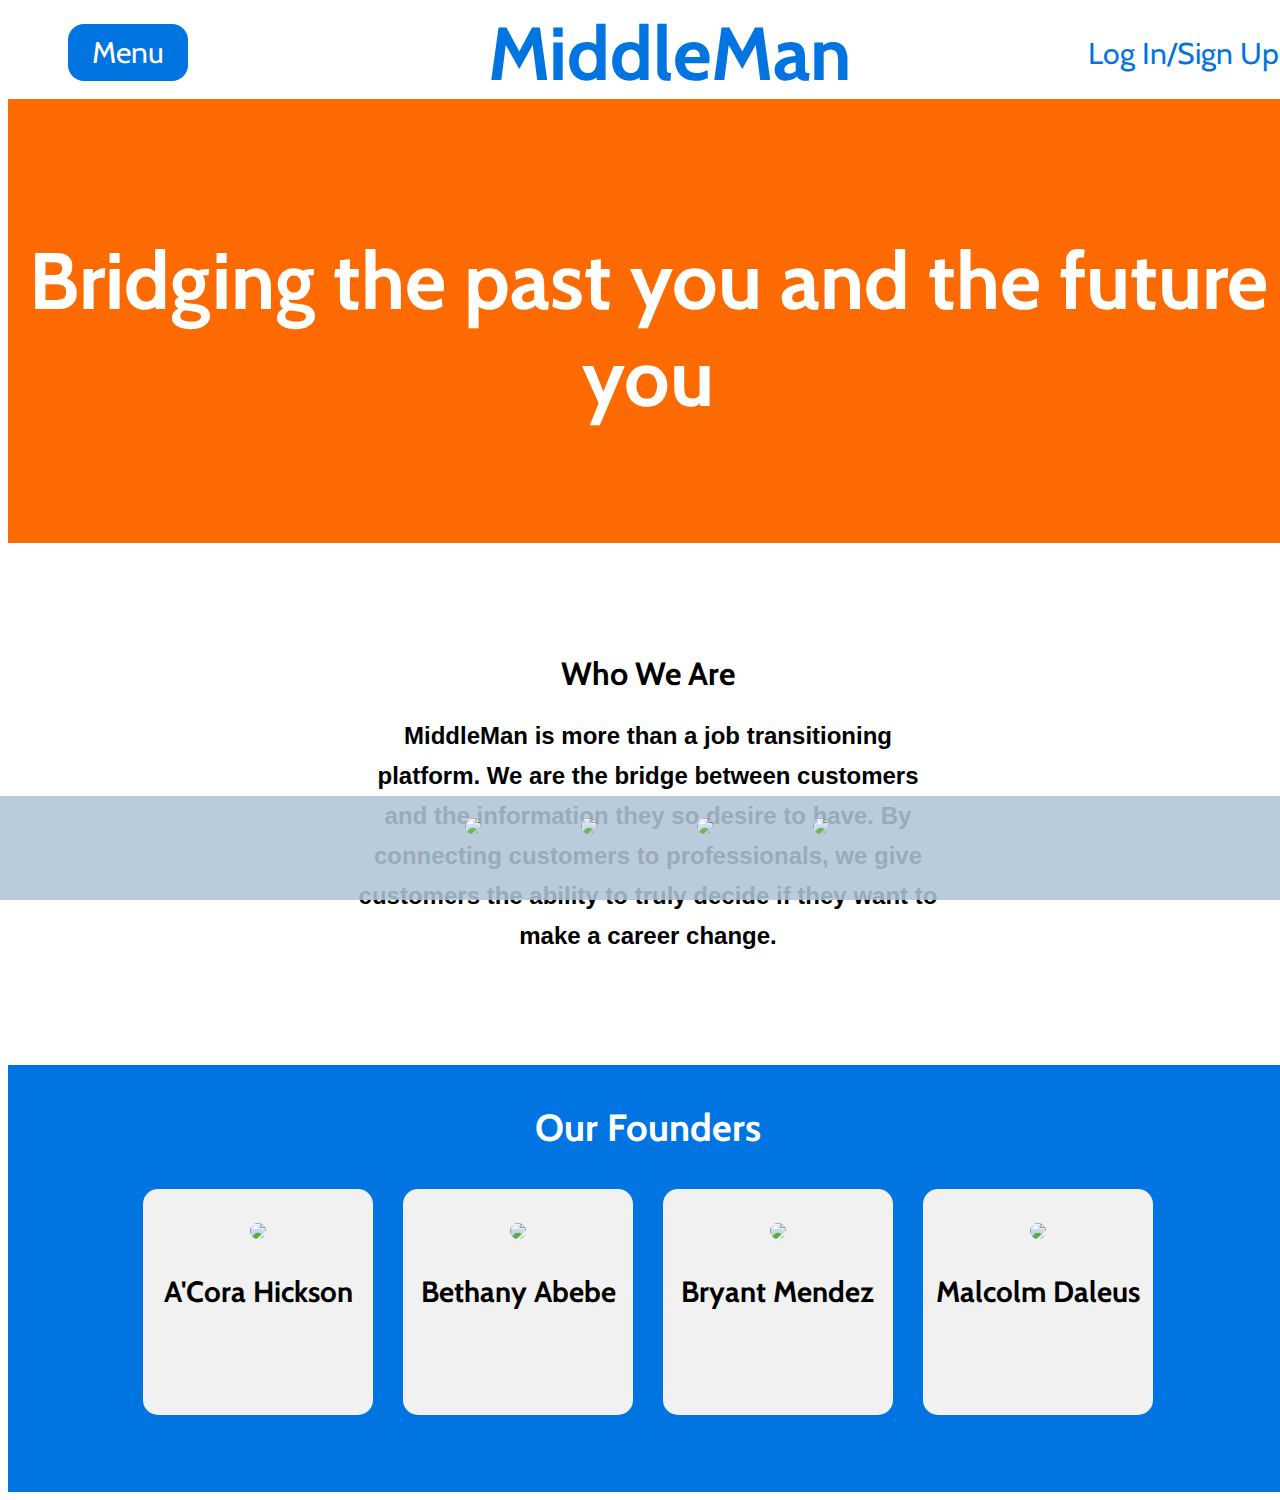
==== commit 13a57f8c: "Update about.html" ====
--- a/about.html
+++ b/about.html
@@ -6,8 +6,8 @@
         <link href="styles.css" rel="stylesheet" type="text/css">
     </head>
     <body>
-            <div class="header3">
-                <a href= "index.html"> <h1 id="header2">MiddleMan</h1> </a> <a id= "login1" href= "login.html"> Log In/Sign Up </a> 
+            <div class="header">
+                <a href= "index.html"> <h1 id="header2">MiddleMan</h1> </a> <a id= "login2" href= "login.html"> Log In/Sign Up </a> 
                     <div class="dropdown">
                  <div class="dropdown">
                   <button onclick="myMenu()" class="button">Menu</button>
@@ -20,14 +20,15 @@
                 </div>
                  </div> <!-- Header ends here-->
                  <div class = "title"><h1>Bridging the past you and the future you</h1></div>
-                 <div class = "info"><h2>MiddleMan is more than a job transitioning platform. We are the bridge between customers and the information they so desire to have. By connecting customers to professionals, we give customers the ability to truly decide if they want to make a career change.
+                 <div class = "info"><h1>Who We Are</h1>
+                     <h2>MiddleMan is more than a job transitioning platform. We are the bridge between customers and the information they so desire to have. By connecting customers to professionals, we give customers the ability to truly decide if they want to make a career change.
 
                 </h2></div>
                  <div class = "subtitle">
                    <h1>Our Founders</h1>
-                      <div class="founder"><img src="https://www.thespruce.com/thmb/dmdUTSQzvkOUjDiVzAB0CjVFa5A=/450x0/filters:no_upscale():max_bytes(150000):strip_icc()/king-eider-5a43b2abbeba3300374797df.jpg" class="pic"><h3>
+                      <div class="founder"><img src="cora img.JPG" class="pic"><h3>
                         A'Cora Hickson</h3></div>
-                      <div class="founder"><img src="https://www.thespruce.com/thmb/dmdUTSQzvkOUjDiVzAB0CjVFa5A=/450x0/filters:no_upscale():max_bytes(150000):strip_icc()/king-eider-5a43b2abbeba3300374797df.jpg" class="pic"><h3>Bethany Abebe</h3></div>                 
+                      <div class="founder"><img src="http://bethanyabebe.me/abtme.JPG" class="pic"><h3>Bethany Abebe</h3></div>                 
                       <div class="founder"><img src="https://www.thespruce.com/thmb/dmdUTSQzvkOUjDiVzAB0CjVFa5A=/450x0/filters:no_upscale():max_bytes(150000):strip_icc()/king-eider-5a43b2abbeba3300374797df.jpg" class="pic"><h3>Bryant Mendez</h3></div>
                       <div class="founder"><img src="https://www.thespruce.com/thmb/dmdUTSQzvkOUjDiVzAB0CjVFa5A=/450x0/filters:no_upscale():max_bytes(150000):strip_icc()/king-eider-5a43b2abbeba3300374797df.jpg" class="pic"><h3>Malcolm Daleus</h3></div>
                      
--- a/styles.css
+++ b/styles.css
@@ -36,12 +36,6 @@
     margin-bottom: 0px;
 }
 
-#log{
-    float: right;
-    font-size: 30px;
-    top: 50%;
-}
-
 a {
   text-decoration: none;
   color: #3498DB;
@@ -63,11 +57,11 @@
 
 #login2 {
     position: absolute;
-    left: 90%;
-    top: 20px;
+    left: 85%;
+    top: 35px;
     color:#0074e1;
     font-size: 30px;
-    cursor: pointer
+    cursor: pointer;
 }
 
 footer{
@@ -118,7 +112,7 @@
   }
 
 .button:hover, .dropbtn:focus {
-  background-color: #2980B9;
+  background-color: #4f9ae0;
 /* Dropdown button on hover & focus */    
 }
 
@@ -486,6 +480,16 @@
     border-style: solid;
     border-radius: 16px;
 }
+.msgbutton {
+    background-color: #0074e1;
+    color: white;
+    padding: 16px;
+    font-family: 'Cabin', sans-serif;
+    font-size: 30px;
+    width: auto;
+    border: none;
+    border-radius: 0px;
+  }
 #calls {
     width: 300px;
     height: 100%;
@@ -665,7 +669,9 @@
   padding-bottom: 7%; 
   text-align: center;
   margin-top: 0px;
-  
+  margin-left: 27%;
+  margin-right: 27%;
+  line-height: 40px;
 }
 .info h2 {
   font-family: 'Trebuchet MS', 'Lucida Sans Unicode', 'Lucida Grande', 'Lucida Sans', Arial, sans-serif;
@@ -687,6 +693,7 @@
   border-radius: 16px;
   cursor:pointer;
   position: relative;
+  left: 85%;
   z-index:10;
 }
 
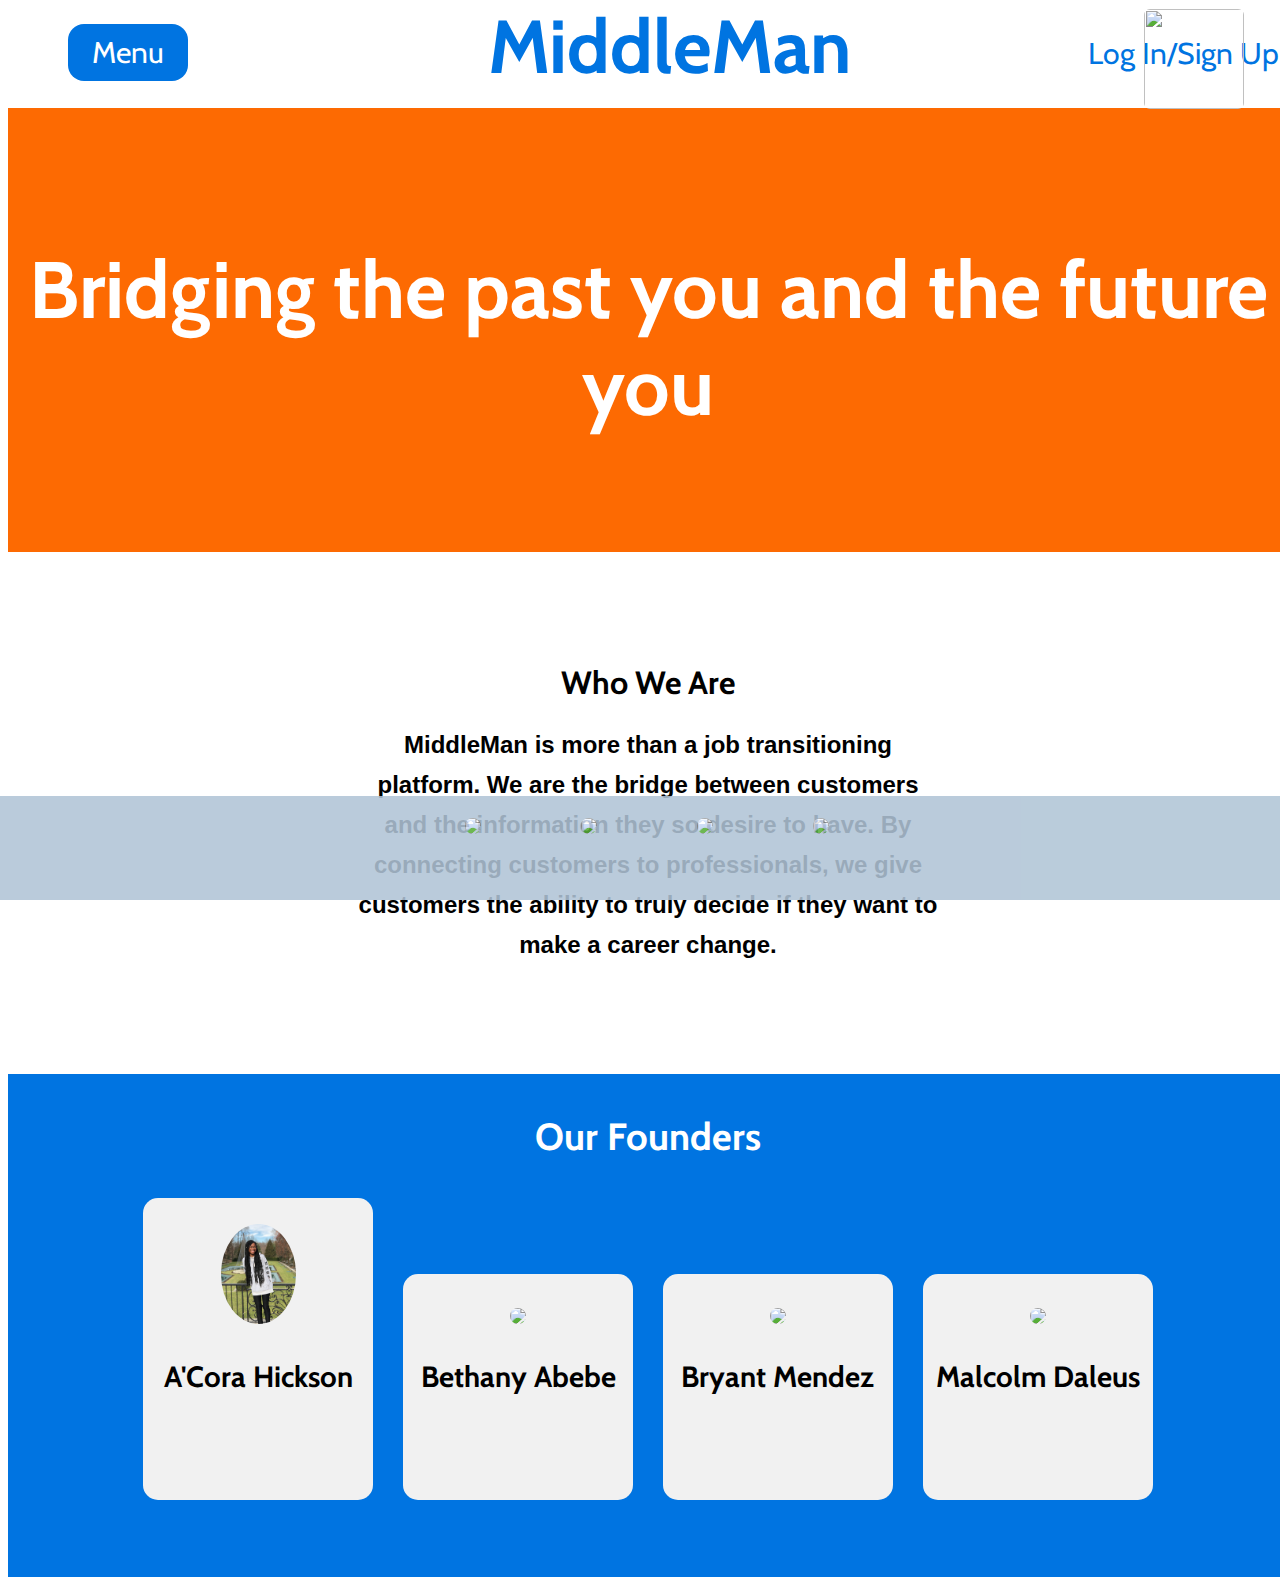
==== commit 836a2076: "Update about.html" ====
--- a/about.html
+++ b/about.html
@@ -18,6 +18,17 @@
                   </div>
                 </div>
                 </div>
+                
+                  <div class= "dropdown2" id= "dropdown2">
+  <img onclick= "myFunction()" id= "profile" src= "profile.png" width= "40" height= "100"> </button> 
+    <div id="myDropdown2" class="dropdown2-content">
+      <a href="profile.html">My Profile</a> 
+      <a href="index.html" id= "btnLogout">Log Out</a>
+    </div>
+  </div>
+        </div>
+                </div> 
+
                  </div> <!-- Header ends here-->
                  <div class = "title"><h1>Bridging the past you and the future you</h1></div>
                  <div class = "info"><h1>Who We Are</h1>
@@ -40,6 +51,22 @@
 <a href="#" id="footerimage"><img id="icon" src="ig.jpg"></a><a href="#" id="footerimage"><img id="icon" src="tw.png"></a><a href="#" id="footerimage"><img id="icon" src="fb.png"></a><a href="#" id="footerimage"><img id="icon" src="em.jpg"></a>
 </div>
 </footer>
+   
+<script src="https://www.gstatic.com/firebasejs/6.3.3/firebase-app.js"></script>
+        <script src="https://www.gstatic.com/firebasejs/6.3.3/firebase-auth.js"></script>
+        <script src="https://www.gstatic.com/firebasejs/6.3.3/firebase-firestore.js"></script> 
+<script>
+ var firebaseConfig = {
+    apiKey: "AIzaSyDxhIg82JXWxzP8Aqfum_3i5cbLkJ3Kxn0",
+    authDomain: "middleman-56862.firebaseapp.com",
+    databaseURL: "https://middleman-56862.firebaseio.com",
+    projectId: "middleman-56862",
+    storageBucket: "middleman-56862.appspot.com",
+    messagingSenderId: "814613593392",
+    appId: "1:814613593392:web:9762d421b305e2b0"
+  };
+  firebase.initializeApp(firebaseConfig);
+var db = firebase.firestore(); </script>
     <script
     src="https://code.jquery.com/jquery-3.4.1.min.js"
     integrity="sha256-CSXorXvZcTkaix6Yvo6HppcZGetbYMGWSFlBw8HfCJo="
--- a/styles.css
+++ b/styles.css
@@ -22,6 +22,7 @@
     border-width: 15px;
     margin: 0px;
     width: 100%;
+    height:100px;
 }
 h1#header2  {
     color:#0074e1;
@@ -295,7 +296,18 @@
 /* Search Results */
 
 #container  {
- background: linear-gradient(to bottom, orange 50%, white 50%);
+margin-top: 5%;
+ background: orange;
+ border: 10px, solid;
+ width: 100%;
+font-size: 30px;
+text-align:center;     
+}
+
+#but2 {
+    position: absolute;
+        left: 60%
+}
 
 /* ================================================ */
 
@@ -672,6 +684,9 @@
   margin-left: 27%;
   margin-right: 27%;
   line-height: 40px;
+  animation: fadeInAnimation ease 10s; 
+  animation-iteration-count: 1; 
+  animation-fill-mode: forwards;  
 }
 .info h2 {
   font-family: 'Trebuchet MS', 'Lucida Sans Unicode', 'Lucida Grande', 'Lucida Sans', Arial, sans-serif;
@@ -706,8 +721,8 @@
 .dropdown2 {
   position: relative;
   display: inline-block;
-  top: -125px;
-  left:1075%;
+  top: -100px;
+  left:80%;
   }
   
   /* Dropdown Content (Hidden by Default) */
@@ -720,9 +735,9 @@
   min-width: 200px;
   min-height: 170px;
   box-shadow: 0px 8px 16px 0px rgba(0,0,0,0.2);
-  left: -50px;
+  left: -75px;
   z-index:10;
-  top: 0px;
+  top: 25px;
   } 
   
   /* Links inside the dropdown */
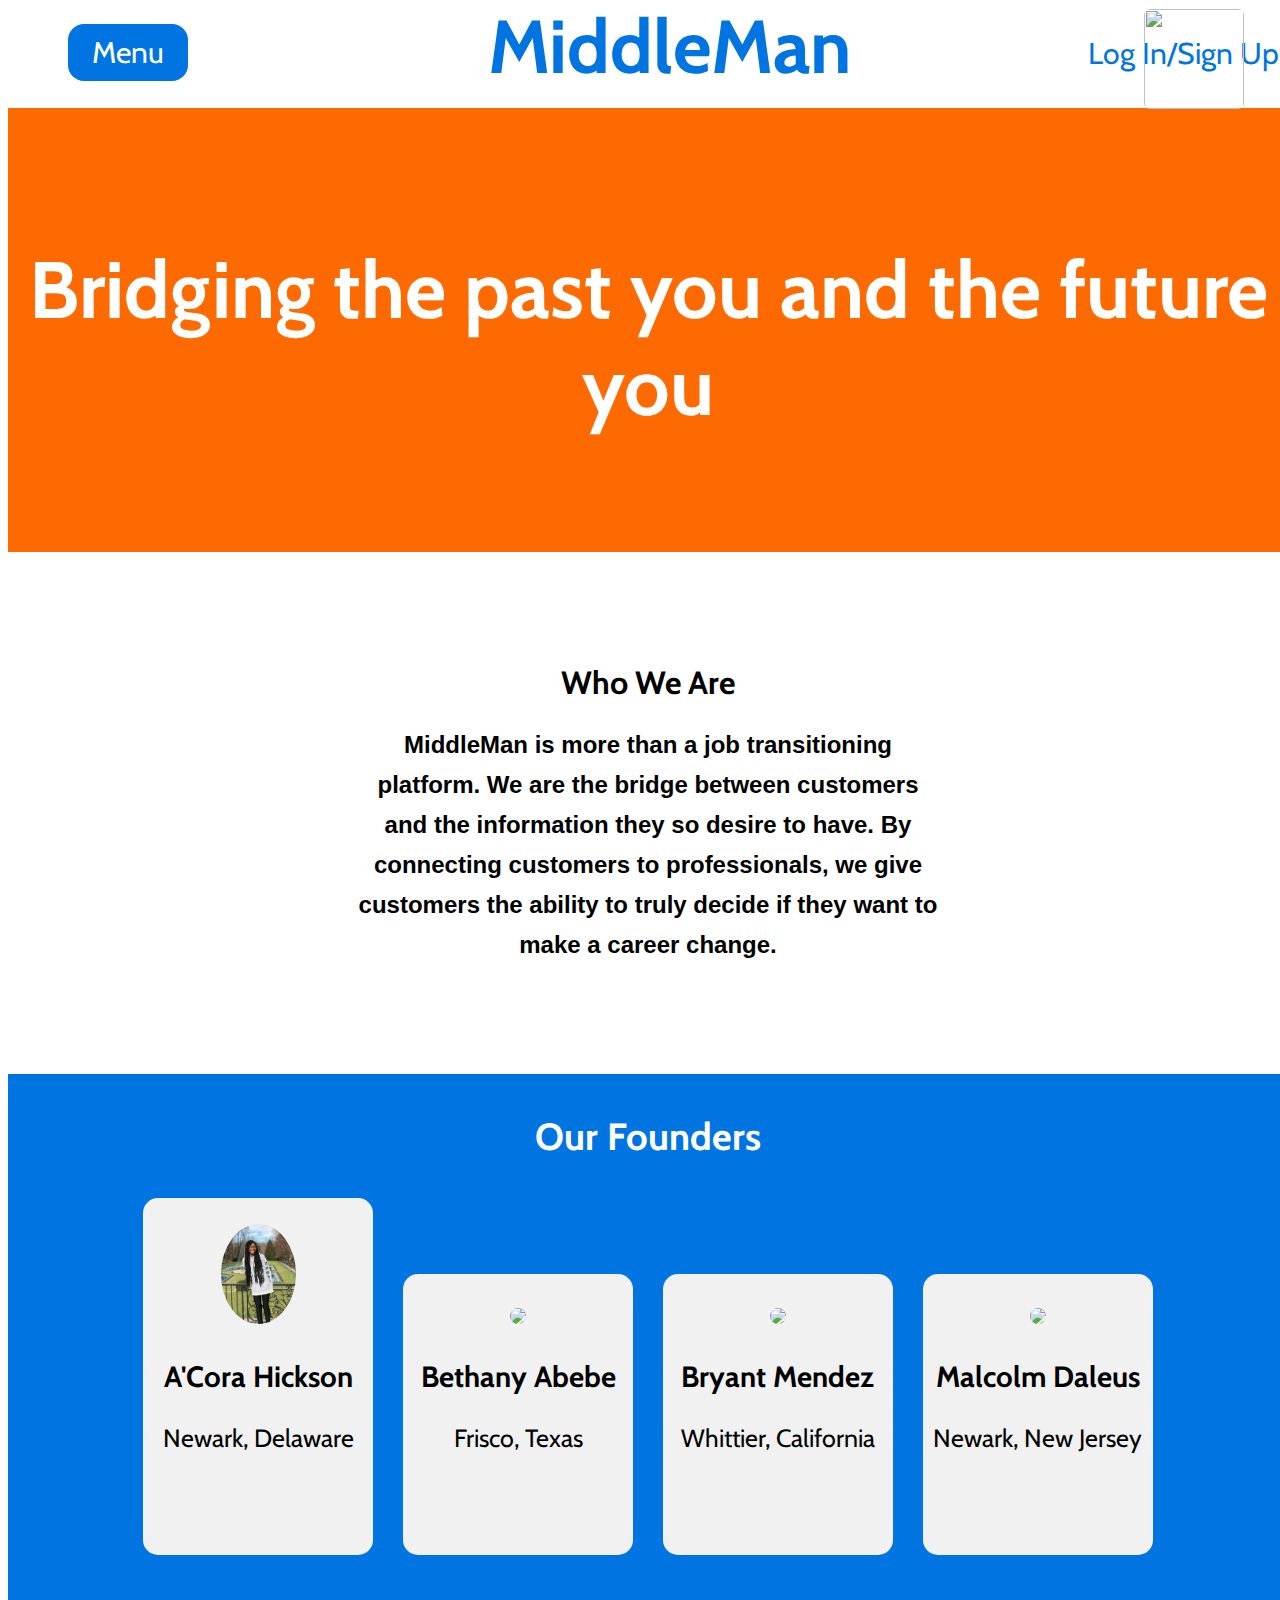
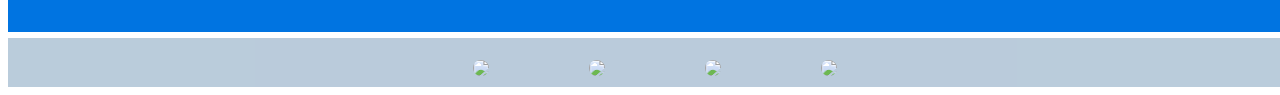
==== commit d0c3e0e0: "Update about.html" ====
--- a/about.html
+++ b/about.html
@@ -3,6 +3,7 @@
     <head>
         <title>About Us</title>
         <link href="https://fonts.googleapis.com/css?family=Cabin&display=swap" rel="stylesheet">
+         <link rel='icon' id= logo href='logo.JPG' type='image/jpg'/>
         <link href="styles.css" rel="stylesheet" type="text/css">
     </head>
     <body>
@@ -36,13 +37,17 @@
 
                 </h2></div>
                  <div class = "subtitle">
-                   <h1>Our Founders</h1>
-                      <div class="founder"><img src="cora img.JPG" class="pic"><h3>
-                        A'Cora Hickson</h3></div>
-                      <div class="founder"><img src="http://bethanyabebe.me/abtme.JPG" class="pic"><h3>Bethany Abebe</h3></div>                 
-                      <div class="founder"><img src="https://www.thespruce.com/thmb/dmdUTSQzvkOUjDiVzAB0CjVFa5A=/450x0/filters:no_upscale():max_bytes(150000):strip_icc()/king-eider-5a43b2abbeba3300374797df.jpg" class="pic"><h3>Bryant Mendez</h3></div>
-                      <div class="founder"><img src="https://www.thespruce.com/thmb/dmdUTSQzvkOUjDiVzAB0CjVFa5A=/450x0/filters:no_upscale():max_bytes(150000):strip_icc()/king-eider-5a43b2abbeba3300374797df.jpg" class="pic"><h3>Malcolm Daleus</h3></div>
-                     
+                     <h1>Our Founders</h1>
+                   <div class="founder"><img src="cora img.JPG" class="pic"><h3>
+                        A'Cora Hickson</h3>
+                        <p class="us">Newark, Delaware</p>
+                      </div>
+                      <div class="founder"><img src="http://bethanyabebe.me/abtme.JPG" class="pic"><h3>Bethany Abebe</h3>
+                        <p class="us">Frisco, Texas</p></div>                 
+                      <div class="founder"><img src="https://www.thespruce.com/thmb/dmdUTSQzvkOUjDiVzAB0CjVFa5A=/450x0/filters:no_upscale():max_bytes(150000):strip_icc()/king-eider-5a43b2abbeba3300374797df.jpg" class="pic"><h3>Bryant Mendez</h3>
+                      <p class="us">Whittier, California</p></div>
+                      <div class="founder"><img src="https://www.thespruce.com/thmb/dmdUTSQzvkOUjDiVzAB0CjVFa5A=/450x0/filters:no_upscale():max_bytes(150000):strip_icc()/king-eider-5a43b2abbeba3300374797df.jpg" class="pic"><h3>Malcolm Daleus</h3>
+                        <p class="us">Newark, New Jersey</p></div>
                 </div>
 
     </body> 
--- a/styles.css
+++ b/styles.css
@@ -69,7 +69,6 @@
   background-color:#b0c4d6;
   height:10%;
   bottom: 0px;
-  position: fixed;
   width: 100%;
   margin: 0px;
   left:0px;
@@ -130,9 +129,9 @@
   min-width: 200px;
   min-height: 200px;
   box-shadow: 0px 8px 16px 0px rgba(0,0,0,0.2);
-  left: 70px;
+  left: 61px;
   z-index:10;
-  top: -55px;
+  top: -19px;
   /* Dropdown Content (Hidden by Default) */
 }
 
@@ -188,9 +187,9 @@
   min-width: 200px;
   min-height: 200px;
   /*box-shadow: 0px 8px 16px 0px rgba(0,0,0,0.2);*/
-    right: 70px;
+    right: 100px;
     z-index:10;
-    top: -30px;
+    top: 100px;
   /* Dropdown Content (Hidden by Default) */  
   } 
  
@@ -346,7 +345,6 @@
 
 /* Testimonials */
 
-}
 #titlestatement{
   text-align: center;
   font-family: 'Cabin', sans-serif;
@@ -735,9 +733,9 @@
   min-width: 200px;
   min-height: 170px;
   box-shadow: 0px 8px 16px 0px rgba(0,0,0,0.2);
-  left: -75px;
+  left: -85px;
   z-index:10;
-  top: 25px;
+  top: 15px;
   } 
   
   /* Links inside the dropdown */
@@ -754,4 +752,20 @@
   
   /* Show the dropdown menu */
   .show2 {display:block;} 
+
+#logo {
+    width: 150%;
+}
+
+/*dropdown for profile*/
+#myDropdown2 {
+    left: 15px;
+    z-index:10;
+    top: 97px;
+}
+
+
+
 /*end*/
+
+
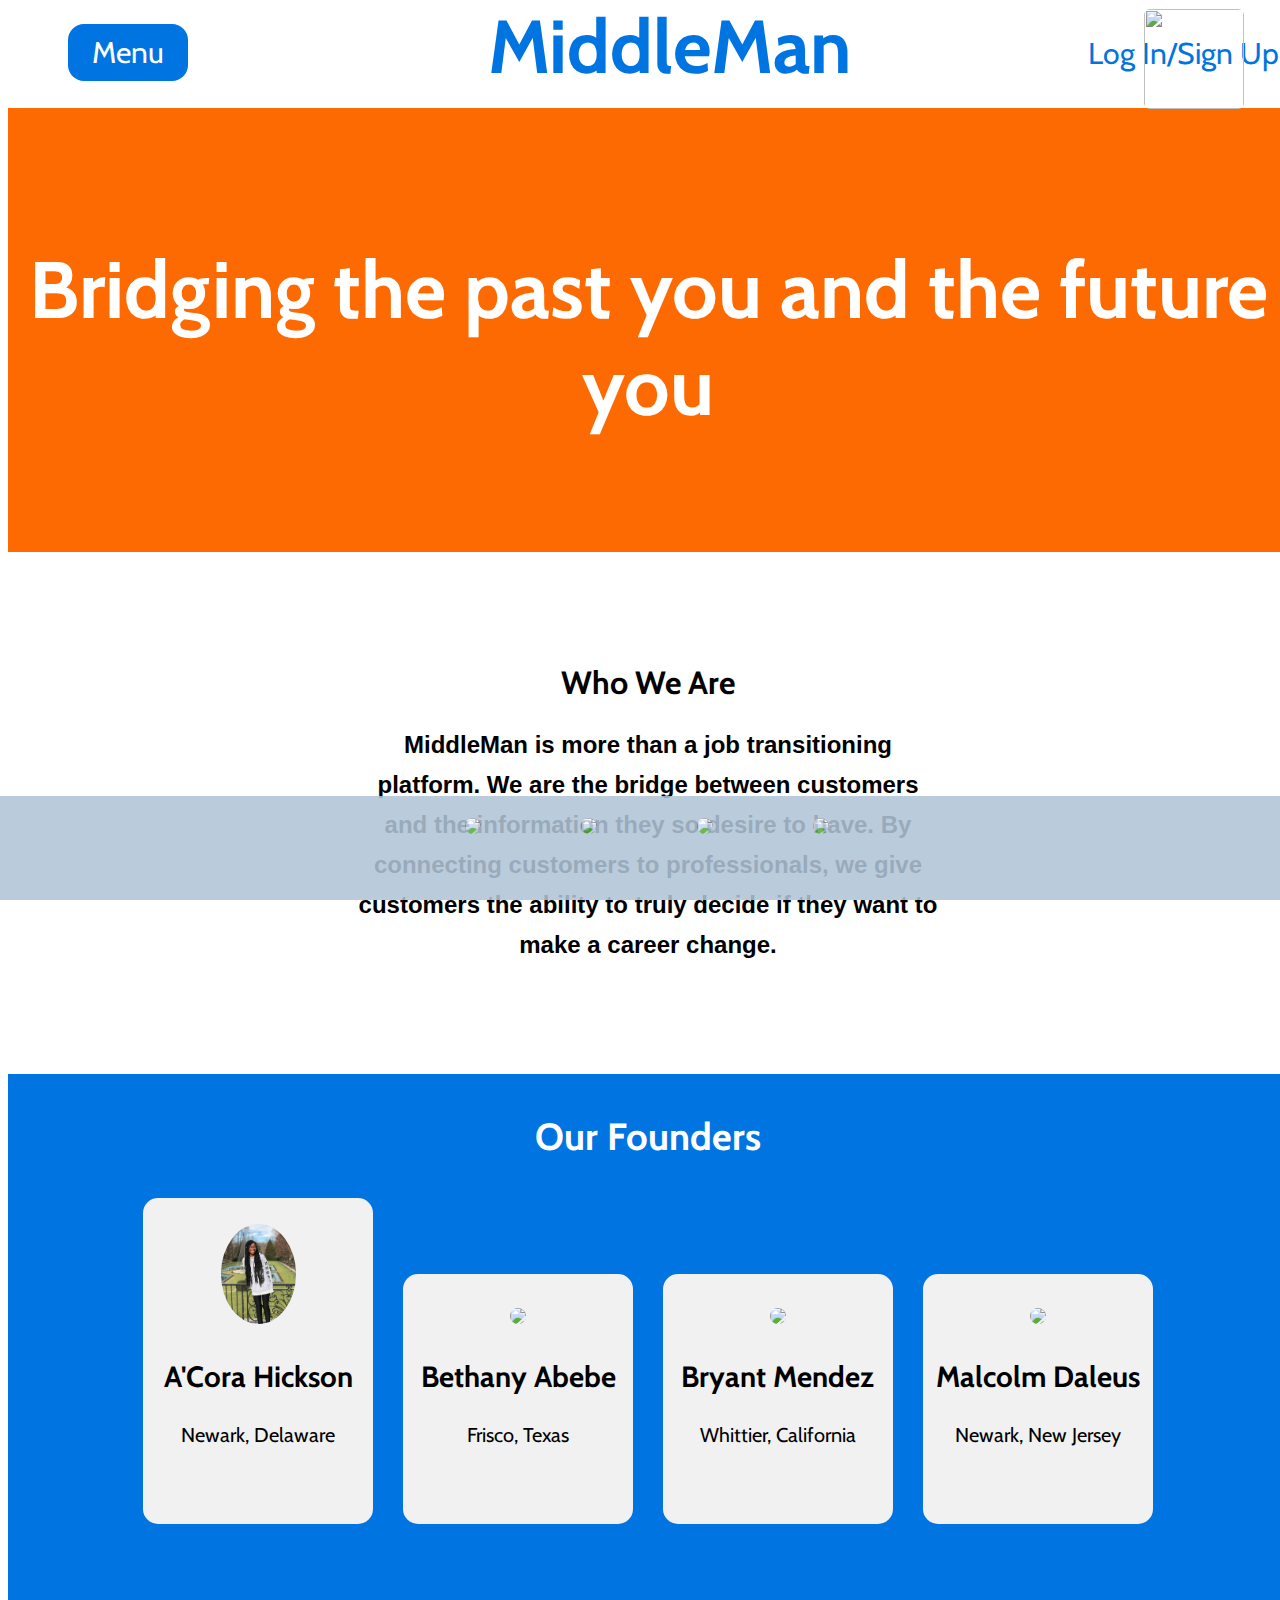
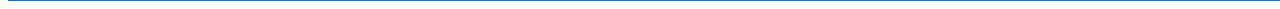
==== commit 60e68747: "Update about.html" ====
--- a/about.html
+++ b/about.html
@@ -44,7 +44,7 @@
                       </div>
                       <div class="founder"><img src="http://bethanyabebe.me/abtme.JPG" class="pic"><h3>Bethany Abebe</h3>
                         <p class="us">Frisco, Texas</p></div>                 
-                      <div class="founder"><img src="https://www.thespruce.com/thmb/dmdUTSQzvkOUjDiVzAB0CjVFa5A=/450x0/filters:no_upscale():max_bytes(150000):strip_icc()/king-eider-5a43b2abbeba3300374797df.jpg" class="pic"><h3>Bryant Mendez</h3>
+                      <div class="founder"><img src="Bryant.jpg" class="pic"><h3>Bryant Mendez</h3>
                       <p class="us">Whittier, California</p></div>
                       <div class="founder"><img src="https://www.thespruce.com/thmb/dmdUTSQzvkOUjDiVzAB0CjVFa5A=/450x0/filters:no_upscale():max_bytes(150000):strip_icc()/king-eider-5a43b2abbeba3300374797df.jpg" class="pic"><h3>Malcolm Daleus</h3>
                         <p class="us">Newark, New Jersey</p></div>
--- a/styles.css
+++ b/styles.css
@@ -67,6 +67,7 @@
 
 footer{
   background-color:#b0c4d6;
+  position: fixed;
   height:10%;
   bottom: 0px;
   width: 100%;
@@ -326,7 +327,7 @@
 
 input {
   border-radius: 10px;
-  width: 30%;
+  width: 30%;   
   padding:10px;
 }
 input#create{
@@ -764,7 +765,10 @@
     top: 97px;
 }
 
-
+.us {
+  font-size: 20px;
+  margin: 0px;
+}
 
 /*end*/
 
